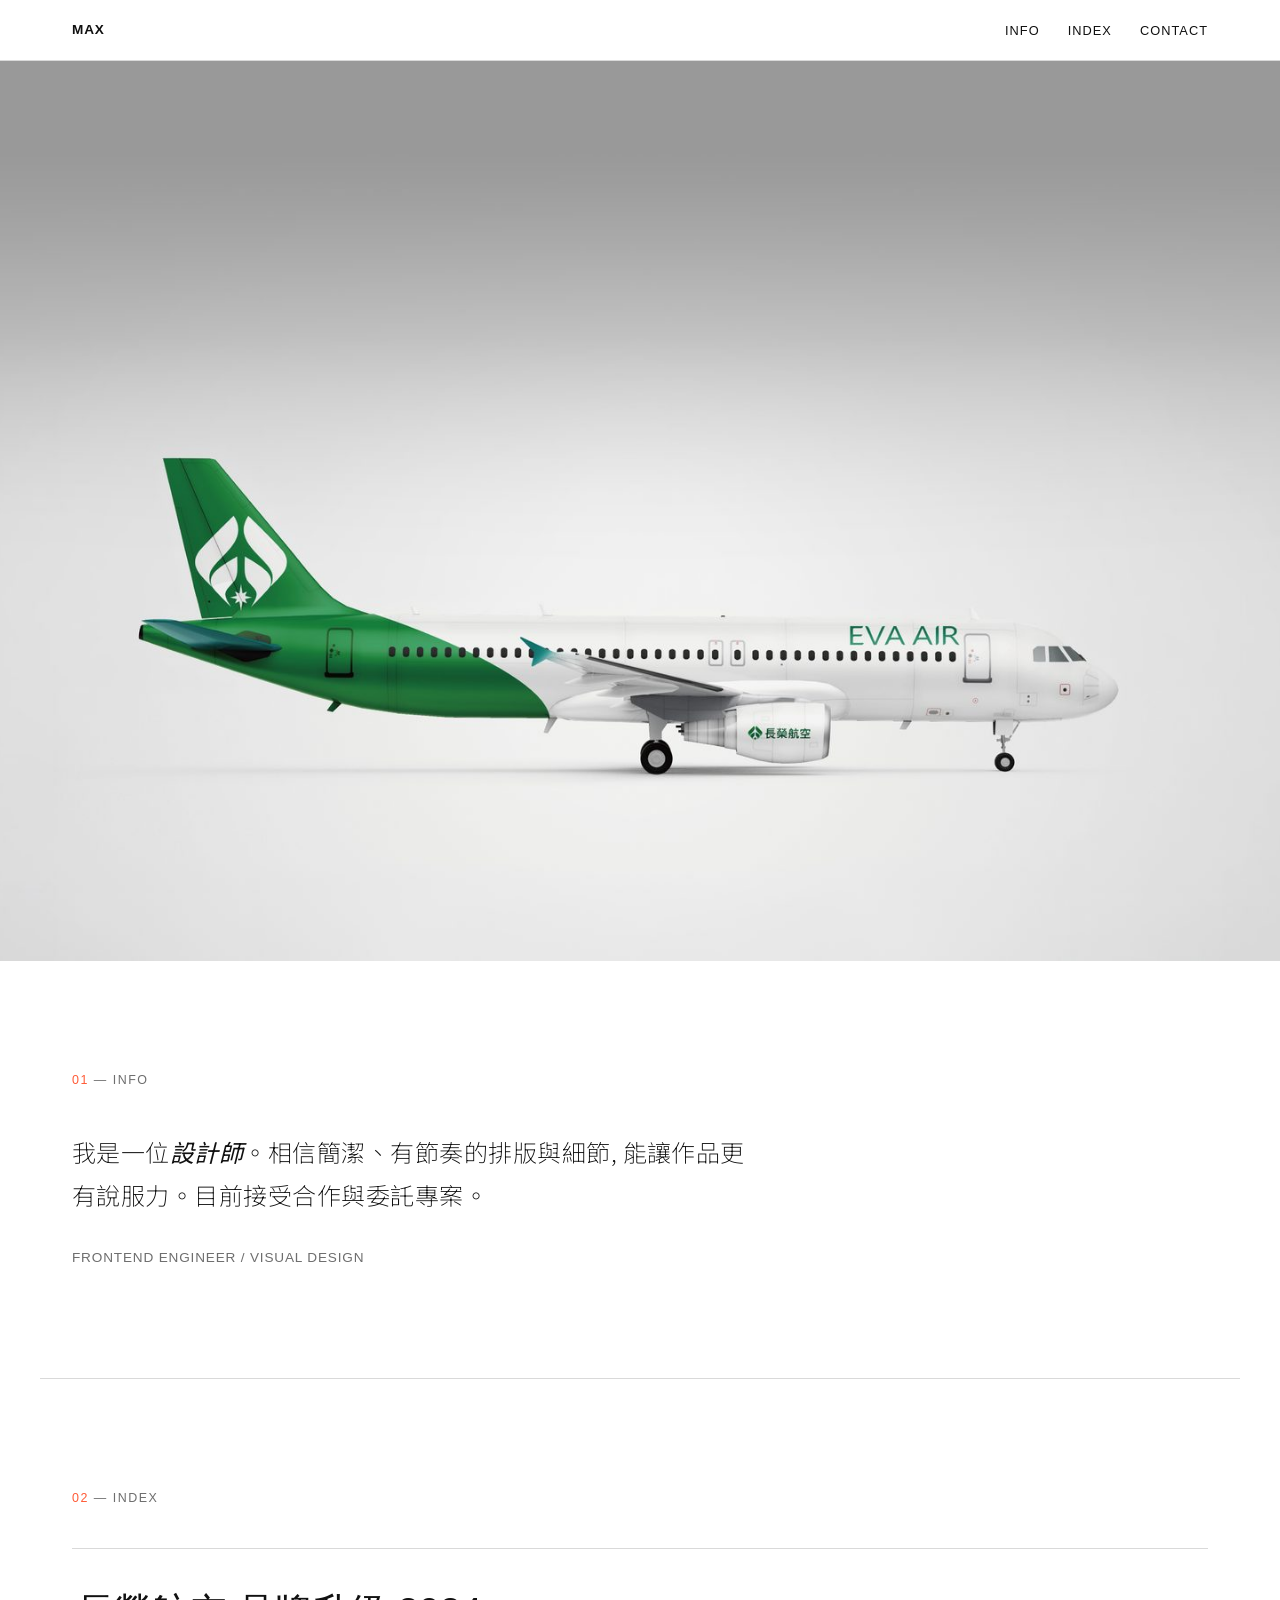
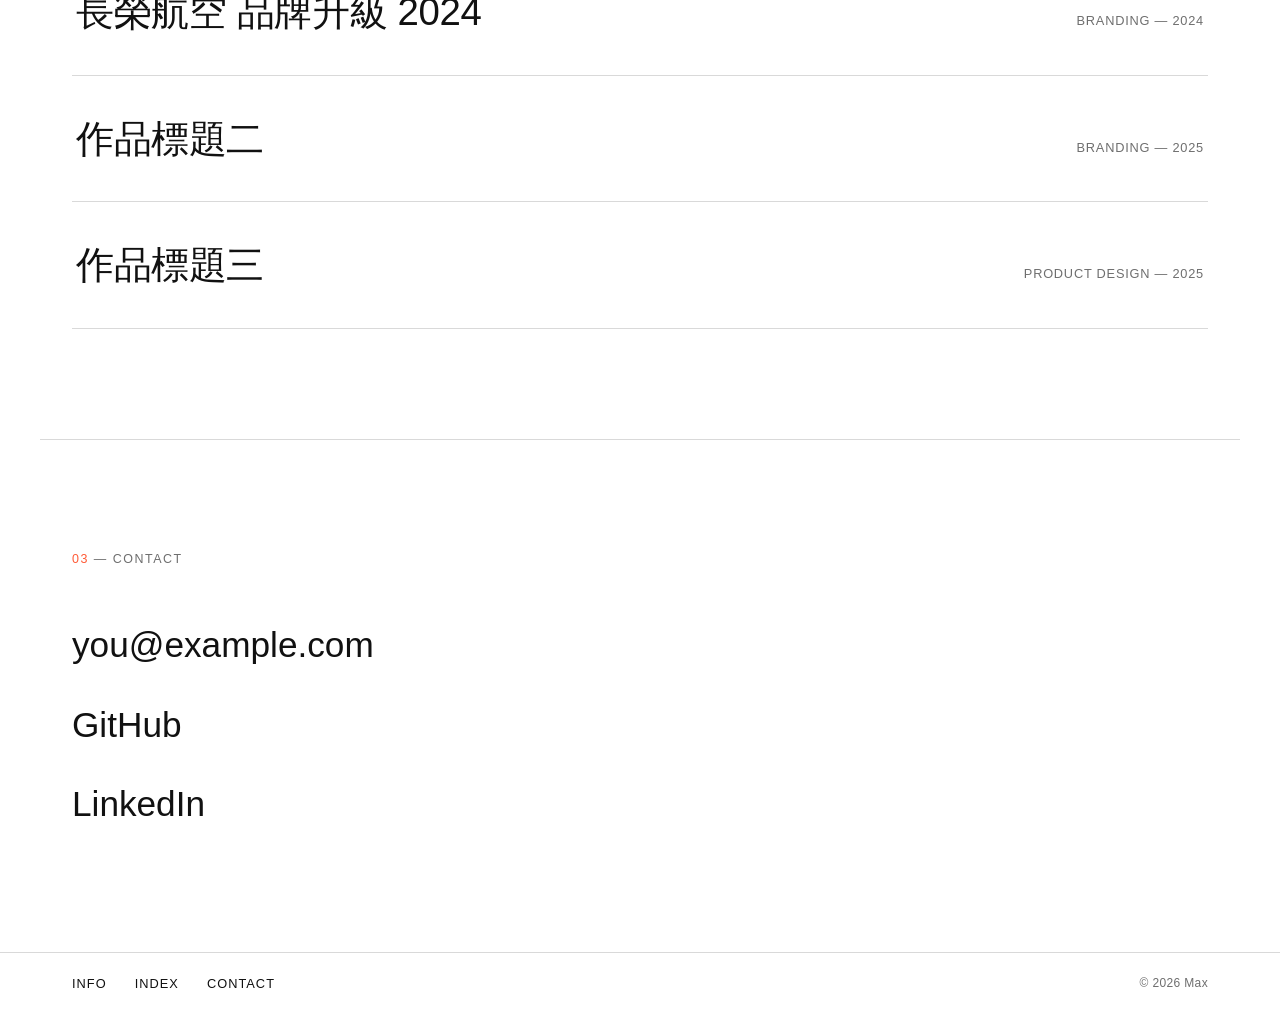
==== index.html @ 6601ca5b "first commit" ====
<!DOCTYPE html>
<html lang="zh-Hant">
<head>
<meta charset="UTF-8">
<meta name="viewport" content="width=device-width, initial-scale=1.0">
<title>Max — 作品集</title>
<link rel="preconnect" href="https://fonts.googleapis.com">
<link rel="preconnect" href="https://fonts.gstatic.com" crossorigin>
<link href="https://fonts.googleapis.com/css2?family=Noto+Sans+TC:wght@200;300;400&display=swap" rel="stylesheet">
<link rel="stylesheet" href="style.css">
</head>
<body>

  <header class="bar bar-top">
    <div class="bar-inner">
      <a class="mark" href="#top">Max</a>
      <nav>
        <ul class="bar-links">
          <li><a href="#about">Info</a></li>
          <li><a href="#work">Index</a></li>
          <li><a href="#contact">Contact</a></li>
        </ul>
      </nav>
      <button class="nav-toggle" id="navToggle" aria-label="開啟選單">
        <span></span><span></span>
      </button>
    </div>
  </header>

  <main id="top">

    <!-- 全螢幕輪播 -->
    <section class="hero" id="hero">
      <div class="hero-slides" id="heroSlides">
        <div class="hero-slide is-active" style="background-image:url('images/EVA/eva-hero.jpg')"></div>
        <div class="hero-slide" style="background-image:url('images/EVA/eva-plane.jpg')"></div>
        <div class="hero-slide" style="background-image:url('images/EVA/eva-van.jpg')"></div>
        <div class="hero-slide" style="background-image:url('images/EVA/eva-signage.jpg')"></div>
      </div>
    </section>

    <!-- 自我介紹 -->
    <section id="about" class="section about">
      <p class="eyebrow"><span class="accent-text">01</span> — Info</p>
      <h1 class="intro">
        我是一位<span class="em">設計師</span>。相信簡潔、有節奏的排版與細節,
        能讓作品更有說服力。目前接受合作與委託專案。
      </h1>
      <p class="role">Frontend Engineer / Visual Design</p>
    </section>

    <!-- 作品 -->
    <section id="work" class="section work">
      <p class="eyebrow"><span class="accent-text">02</span> — Index</p>

      <ul class="work-list" id="workList"></ul>
    </section>

    <!-- 聯絡方式  -->
    <section id="contact" class="section contact">
      <p class="eyebrow"><span class="accent-text">03</span> — Contact</p>
      <ul class="contact-list">
        <li><a href="mailto:you@example.com">you@example.com</a></li>
        <li><a href="https://github.com/yourname" target="_blank" rel="noopener noreferrer">GitHub</a></li>
        <li><a href="https://www.linkedin.com/in/yourname" target="_blank" rel="noopener noreferrer">LinkedIn</a></li>
      </ul>
    </section>

  </main>

  <footer class="bar bar-bottom">
    <div class="bar-inner">
      <nav>
        <ul class="bar-links">
          <li><a href="#about">Info</a></li>
          <li><a href="#work">Index</a></li>
          <li><a href="#contact">Contact</a></li>
        </ul>
      </nav>
      <span class="copyright">&copy; <span id="year"></span> Max</span>
    </div>
  </footer>

  <div class="cursor-dot" id="cursorDot"></div>

  <script src="works.js"></script>
  <script src="script.js"></script>
</body>
</html>
---- style.css ----
:root {
  --white: #ffffff;
  --black: #111111;
  --grey: #6e6e6e;
  --line: #d9d9d9;
  --accent: #ff5a36;
  --max-width: 1200px;
  --font-base: "Helvetica Neue", "PingFang TC", "Microsoft JhengHei", -apple-system, BlinkMacSystemFont, sans-serif;
}

* {
  box-sizing: border-box;
  margin: 0;
  padding: 0;
}

html {
  scroll-behavior: smooth;
}

body {
  font-family: var(--font-base);
  background: var(--white);
  color: var(--black);
  line-height: 1.5;
}

a {
  color: inherit;
  text-decoration: none;
}

img {
  max-width: 100%;
  display: block;
}

ul {
  list-style: none;
}

/* Inverted circular cursor (desktop only) */
.has-custom-cursor {
  cursor: none;
}

.has-custom-cursor a,
.has-custom-cursor button {
  cursor: none;
}

.cursor-dot {
  position: fixed;
  top: 0;
  left: 0;
  width: 24px;
  height: 24px;
  border-radius: 50%;
  background: var(--white);
  mix-blend-mode: difference;
  pointer-events: none;
  z-index: 9999;
  opacity: 0;
  transform: translate(-50%, -50%);
  transition: opacity 0.2s ease, width 0.2s ease, height 0.2s ease;
}

.cursor-dot.visible {
  opacity: 1;
}

.cursor-dot.grow {
  width: 56px;
  height: 56px;
}

/* Top / bottom bars */
.bar {
  position: sticky;
  background: var(--white);
  z-index: 100;
}

.bar-top {
  top: 0;
  border-bottom: 1px solid var(--line);
}

.bar-bottom {
  position: static;
  border-top: 1px solid var(--line);
}

.bar-inner {
  max-width: var(--max-width);
  margin: 0 auto;
  padding: 18px 32px;
  display: flex;
  align-items: center;
  justify-content: space-between;
}

.mark {
  font-size: 0.85rem;
  font-weight: 600;
  letter-spacing: 0.06em;
  text-transform: uppercase;
}

.bar-links {
  display: flex;
  gap: 28px;
}

.bar-links a {
  font-size: 0.8rem;
  font-weight: 500;
  letter-spacing: 0.08em;
  text-transform: uppercase;
  color: var(--black);
  position: relative;
}

.bar-links a::after {
  content: "";
  position: absolute;
  left: 0;
  bottom: -4px;
  width: 0;
  height: 1px;
  background: var(--accent);
  transition: width 0.2s ease;
}

.bar-links a:hover::after {
  width: 100%;
}

.copyright {
  font-size: 0.75rem;
  color: var(--grey);
  letter-spacing: 0.03em;
}

.nav-toggle {
  display: none;
  flex-direction: column;
  gap: 6px;
  background: none;
  border: none;
  cursor: pointer;
  padding: 4px;
}

.nav-toggle span {
  width: 22px;
  height: 1px;
  background: var(--black);
}

/* Sections */
.section {
  max-width: var(--max-width);
  margin: 0 auto;
  padding: 110px 32px;
  border-bottom: 1px solid var(--line);
}

.section:last-of-type {
  border-bottom: none;
}

.eyebrow {
  font-size: 0.78rem;
  letter-spacing: 0.12em;
  text-transform: uppercase;
  color: var(--grey);
  margin-bottom: 40px;
}

.accent-text {
  color: var(--accent);
}

/* Full-screen hero carousel */
.hero {
  position: relative;
  width: 100%;
  height: 100vh;
  height: 100svh;
  overflow: hidden;
  background: var(--black);
}

.hero-slides {
  position: absolute;
  inset: 0;
}

.hero-slide {
  position: absolute;
  inset: 0;
  background-size: cover;
  background-position: center;
  opacity: 0;
  transition: opacity 1s ease;
}

.hero-slide.is-active {
  opacity: 1;
}

/* About */
.intro {
  font-family: "Noto Sans TC", "Microsoft JhengHei Light", "PingFang TC", var(--font-base);
  font-size: clamp(1.05rem, 1.9vw, 1.5rem);
  font-weight: 200;
  line-height: 1.8;
  max-width: 680px;
  letter-spacing: 0.02em;
}

.intro .em {
  font-weight: 400;
  font-style: italic;
}

.role {
  margin-top: 32px;
  font-size: 0.85rem;
  letter-spacing: 0.06em;
  text-transform: uppercase;
  color: var(--grey);
}

/* Work list */
.work-list {
  border-top: 1px solid var(--line);
}

.work-item {
  border-bottom: 1px solid var(--line);
}

.work-item a {
  position: relative;
  display: flex;
  align-items: baseline;
  justify-content: space-between;
  gap: 24px;
  padding: 34px 4px;
}

.work-title {
  position: relative;
  z-index: 1;
  display: inline-block;
  font-size: clamp(1.4rem, 3vw, 2.4rem);
  font-weight: 500;
  letter-spacing: -0.01em;
  color: #eeeeee;
  mix-blend-mode: difference;
}

/* Image reveal spans the FULL viewport width (edge to edge, no side gutters).
   The row lives inside a max-width container, so the preview breaks out of it
   with the full-bleed trick (left:50% + margin-left:-50vw + width:100vw).
   The title and meta stay in the content column and invert over the image
   via mix-blend-mode: difference.
   Adjust per work-item via inline style:
     --preview-size : image scale (default cover — fills the band)
     --preview-pos  : which part of the image shows (background-position)
   Text colors (#eeeeee / #919191) are tuned so difference-blending against
   the plain white background reproduces black / grey exactly at rest. */
.work-preview {
  position: absolute;
  top: 0;
  bottom: 0;
  left: 50%;
  width: 100vw;
  margin-left: -50vw;
  z-index: 0;
  opacity: 0;
  pointer-events: none;
  transition: opacity 0.3s ease;
  background-size: var(--preview-size, cover);
  background-position: var(--preview-pos, 50% 50%);
  background-repeat: no-repeat;
}

.work-item:hover .work-preview {
  opacity: 1;
}

.work-meta {
  position: relative;
  z-index: 1;
  font-size: 0.8rem;
  letter-spacing: 0.06em;
  text-transform: uppercase;
  color: #919191;
  mix-blend-mode: difference;
  white-space: nowrap;
}

/* Contact */
.contact-list {
  display: flex;
  flex-direction: column;
  gap: 6px;
}

.contact-list a {
  display: inline-block;
  font-size: clamp(1.4rem, 3vw, 2.2rem);
  font-weight: 500;
  padding: 10px 0;
  border-bottom: 1px solid transparent;
  transition: border-color 0.2s ease;
}

.contact-list a:hover {
  color: var(--accent);
  border-color: var(--accent);
}

/* Project detail page */
.back-link {
  display: inline-block;
  font-size: 0.8rem;
  font-weight: 500;
  letter-spacing: 0.08em;
  text-transform: uppercase;
  color: var(--grey);
  margin-bottom: 40px;
  transition: color 0.2s ease;
}

.back-link:hover {
  color: var(--accent);
}

.project-header {
  padding-bottom: 56px;
}

.project-title {
  font-size: clamp(2rem, 5vw, 4rem);
  font-weight: 500;
  letter-spacing: -0.01em;
  margin-bottom: 24px;
}

.project-meta-row {
  display: flex;
  flex-wrap: wrap;
  gap: 32px;
}

.project-meta-row div {
  display: flex;
  flex-direction: column;
  gap: 6px;
}

.project-meta-row span:first-child {
  font-size: 0.72rem;
  letter-spacing: 0.1em;
  text-transform: uppercase;
  color: var(--grey);
}

.project-meta-row span:last-child {
  font-size: 0.95rem;
  font-weight: 500;
}

.project-meta-row a:hover {
  color: var(--accent);
}

.project-hero {
  width: 100%;
  aspect-ratio: 16 / 9;
  object-fit: cover;
}

.project-body {
  max-width: 720px;
  padding-top: 56px;
  font-size: 1.05rem;
  color: var(--grey);
}

.project-body p + p {
  margin-top: 20px;
}

.project-gallery {
  display: grid;
  grid-template-columns: repeat(3, 1fr);
  gap: 20px;
  margin-top: 56px;
}

.project-gallery img {
  width: 100%;
  aspect-ratio: 4 / 3;
  object-fit: cover;
}

.project-nav {
  display: flex;
  justify-content: space-between;
  align-items: center;
}

.project-nav a {
  font-size: clamp(1.2rem, 2.6vw, 1.8rem);
  font-weight: 500;
  transition: color 0.2s ease;
}

.project-nav a:hover {
  color: var(--accent);
}

.project-nav .label {
  display: block;
  font-size: 0.72rem;
  letter-spacing: 0.1em;
  text-transform: uppercase;
  color: var(--grey);
  margin-bottom: 8px;
}

/* Responsive */
@media (max-width: 700px) {
  .work-preview {
    display: none;
  }

  .cursor-dot {
    display: none;
  }

  .has-custom-cursor {
    cursor: auto;
  }

  .bar-links {
    position: absolute;
    top: 100%;
    left: 0;
    right: 0;
    background: var(--white);
    border-bottom: 1px solid var(--line);
    flex-direction: column;
    gap: 0;
    max-height: 0;
    overflow: hidden;
    transition: max-height 0.25s ease;
  }

  .bar-links.open {
    max-height: 220px;
  }

  .bar-links li {
    padding: 16px 32px;
    border-top: 1px solid var(--line);
  }

  .bar-top .nav-toggle {
    display: flex;
  }

  .bar-bottom .bar-links {
    display: none;
  }

  .section {
    padding: 64px 20px;
  }

  .work-item a {
    flex-direction: column;
    align-items: flex-start;
    gap: 8px;
    padding: 24px 4px;
  }

  .project-gallery {
    grid-template-columns: 1fr;
  }
}
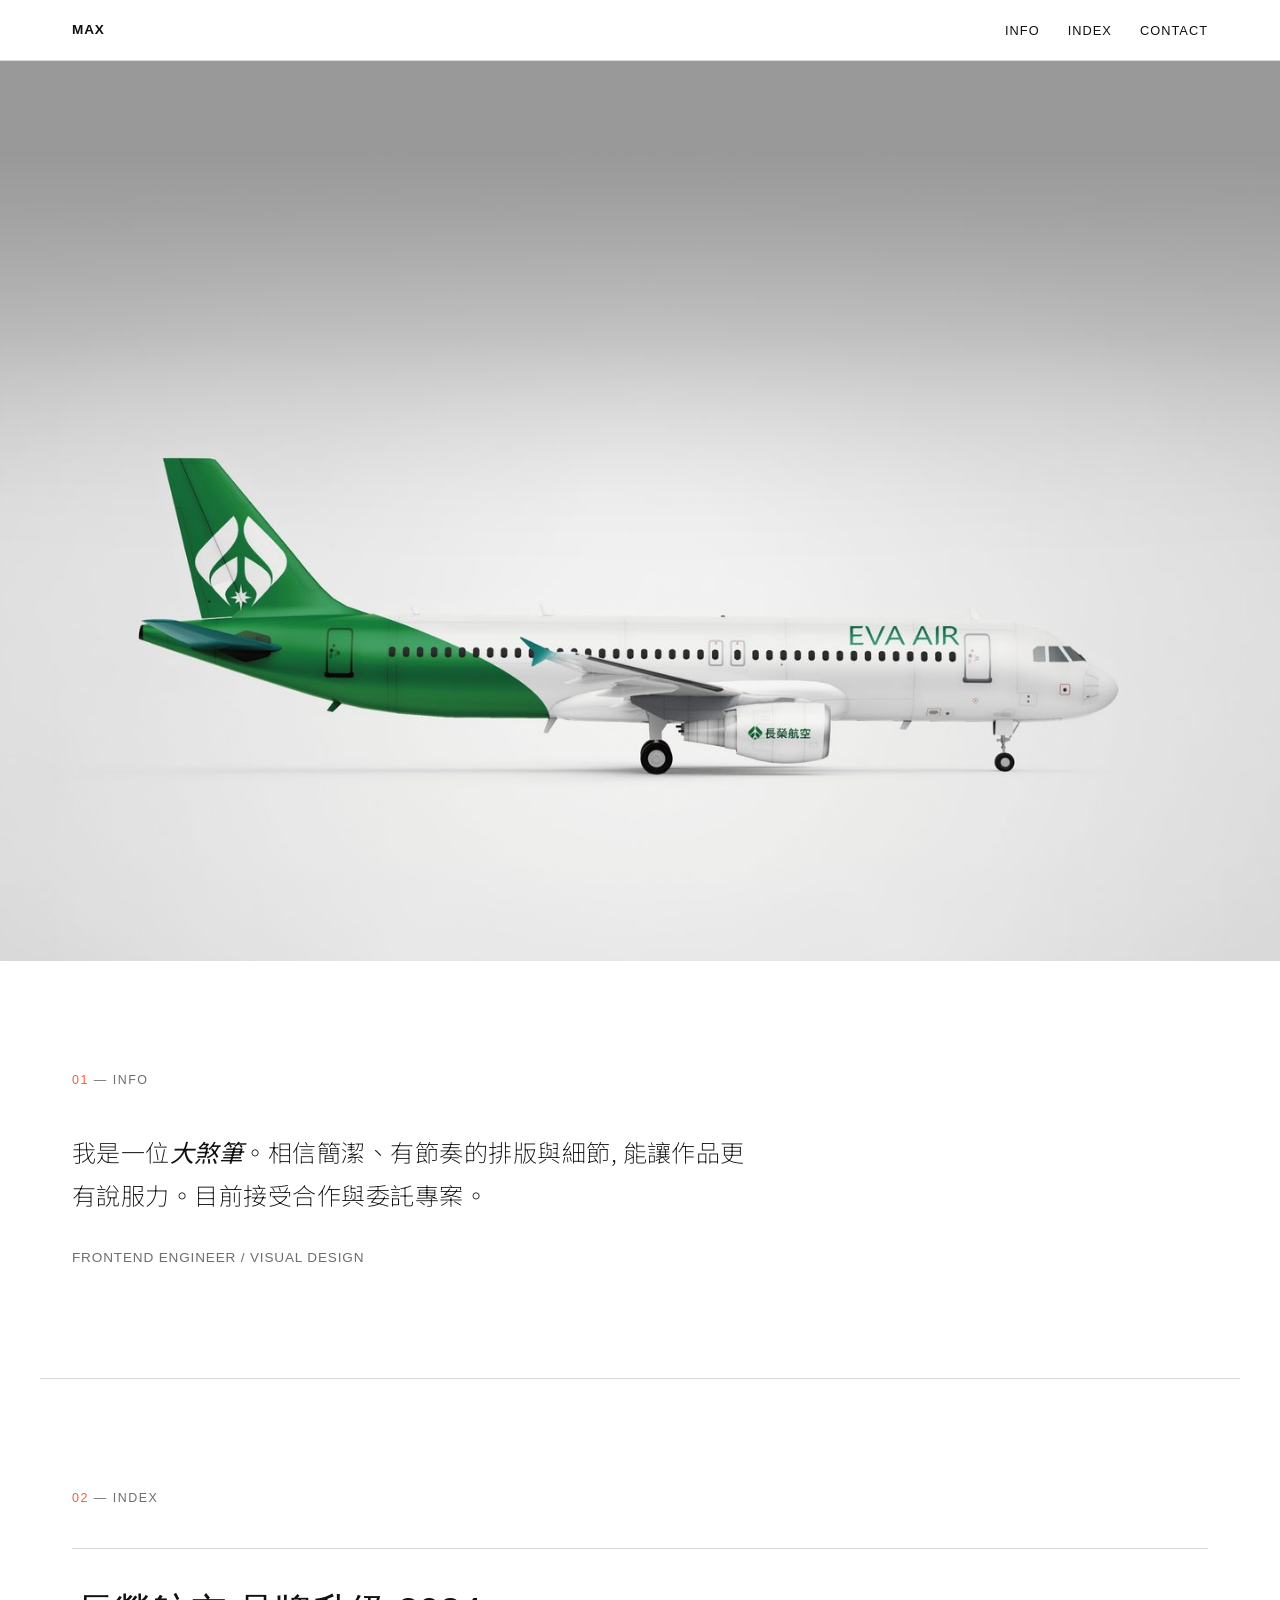
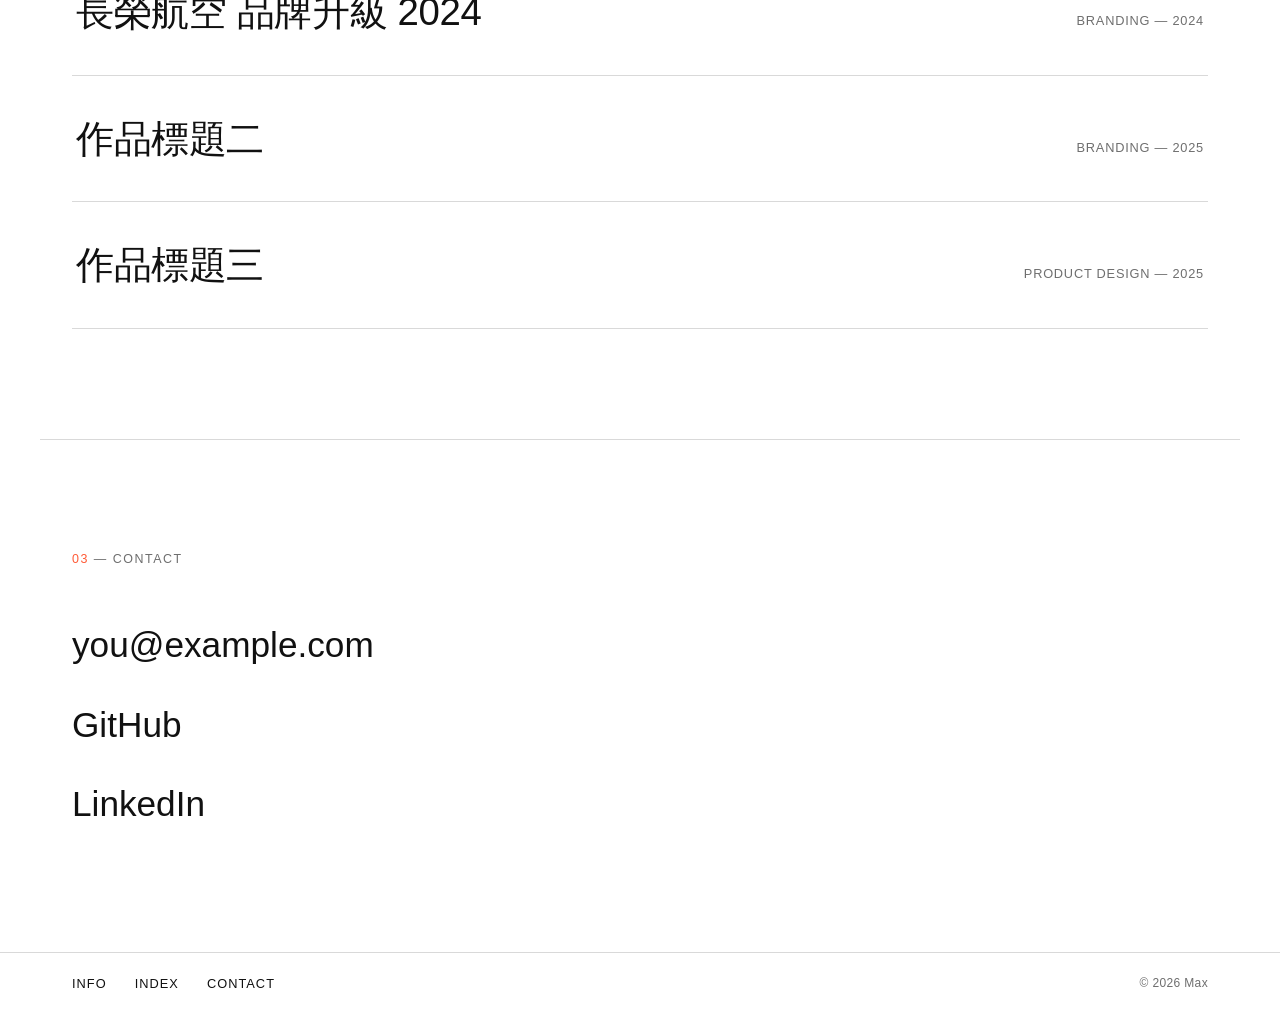
==== commit 63720fc2: "max's test" ====
--- a/index.html
+++ b/index.html
@@ -43,7 +43,7 @@
     <section id="about" class="section about">
       <p class="eyebrow"><span class="accent-text">01</span> — Info</p>
       <h1 class="intro">
-        我是一位<span class="em">設計師</span>。相信簡潔、有節奏的排版與細節,
+        我是一位<span class="em">大煞筆</span>。相信簡潔、有節奏的排版與細節,
         能讓作品更有說服力。目前接受合作與委託專案。
       </h1>
       <p class="role">Frontend Engineer / Visual Design</p>
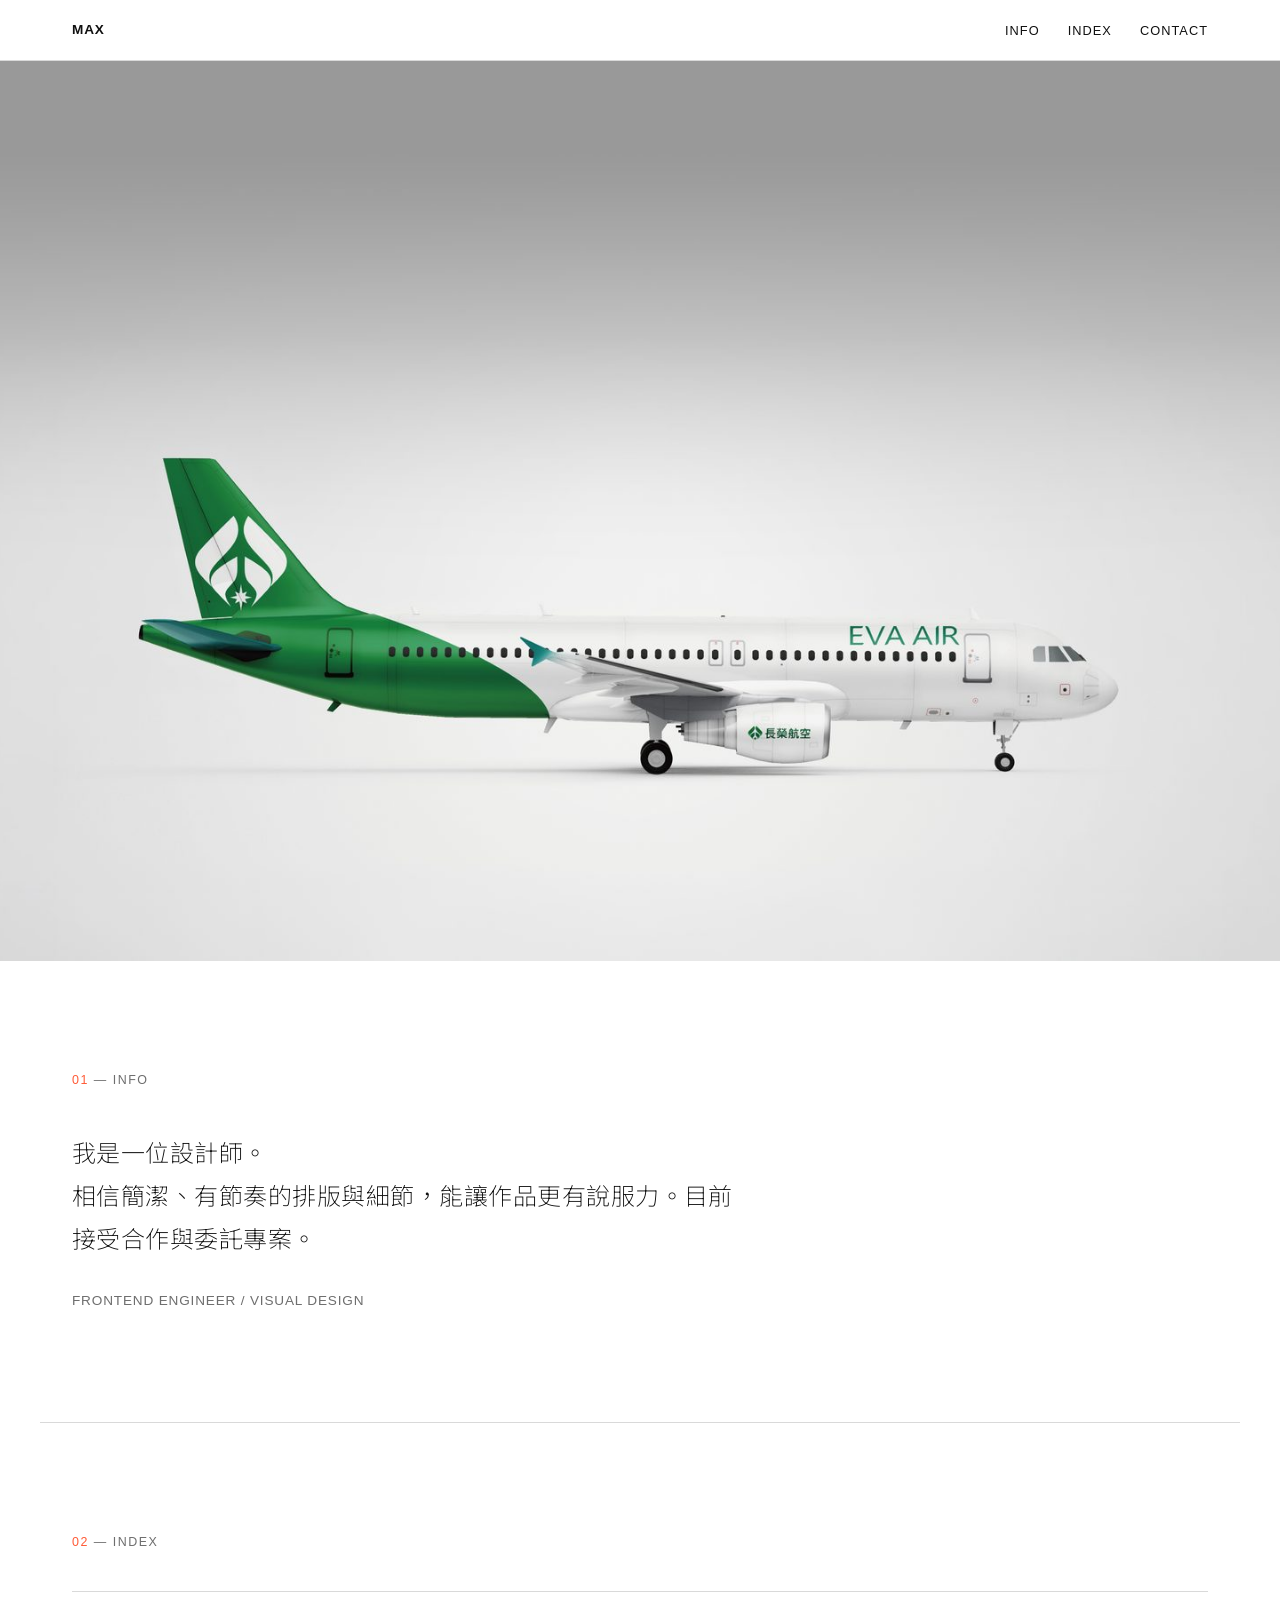
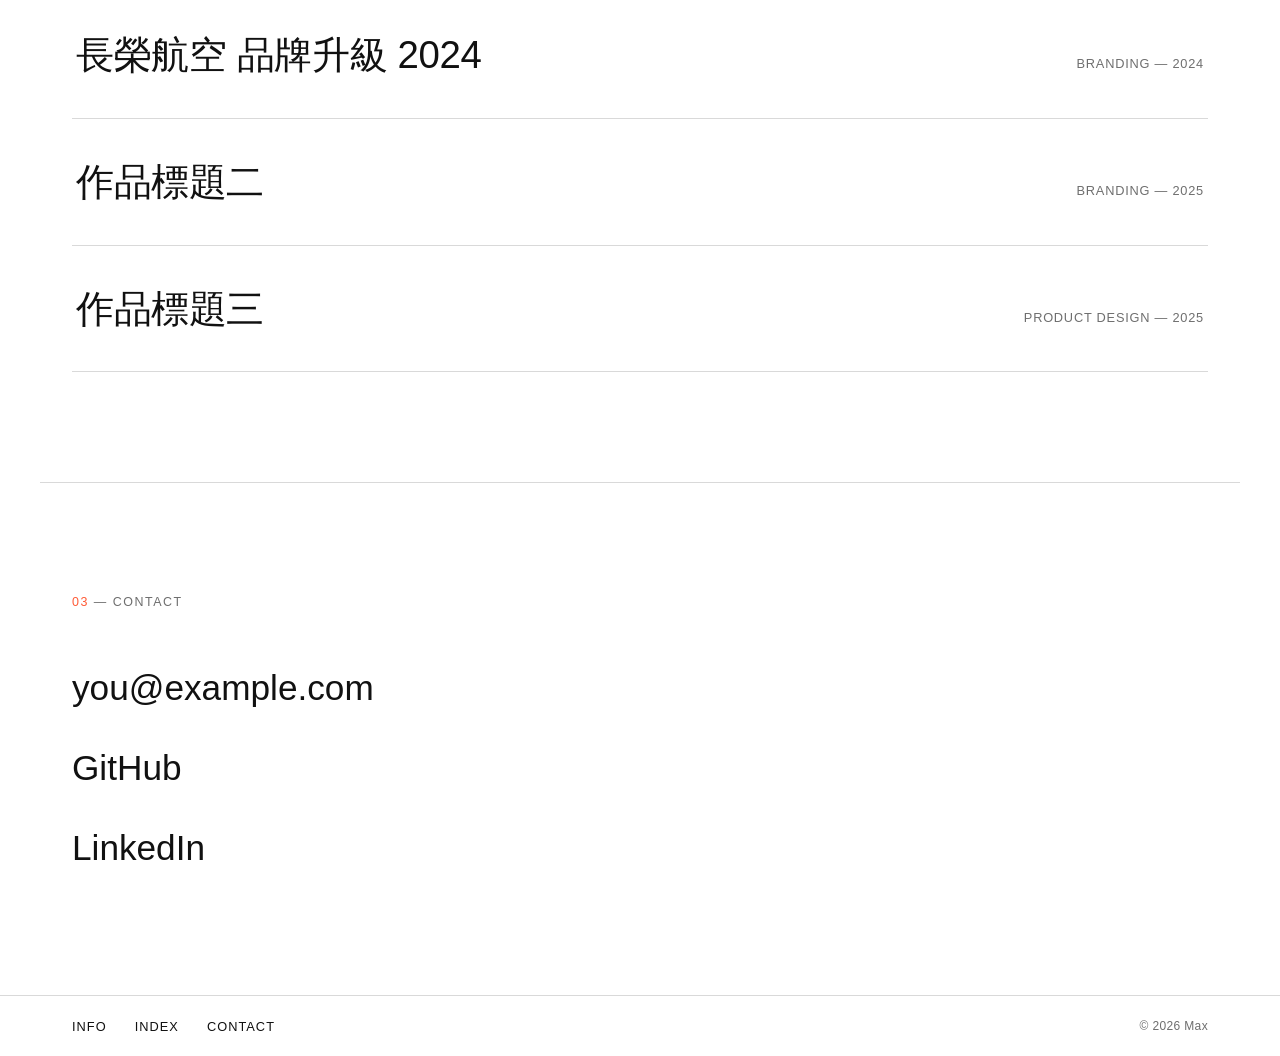
==== commit b2528a51: "max's test" ====
--- a/index.html
+++ b/index.html
@@ -43,8 +43,8 @@
     <section id="about" class="section about">
       <p class="eyebrow"><span class="accent-text">01</span> — Info</p>
       <h1 class="intro">
-        我是一位<span class="em">大煞筆</span>。相信簡潔、有節奏的排版與細節,
-        能讓作品更有說服力。目前接受合作與委託專案。
+        <p>我是一位設計師。</p>
+        相信簡潔、有節奏的排版與細節，能讓作品更有說服力。目前接受合作與委託專案。
       </h1>
       <p class="role">Frontend Engineer / Visual Design</p>
     </section>
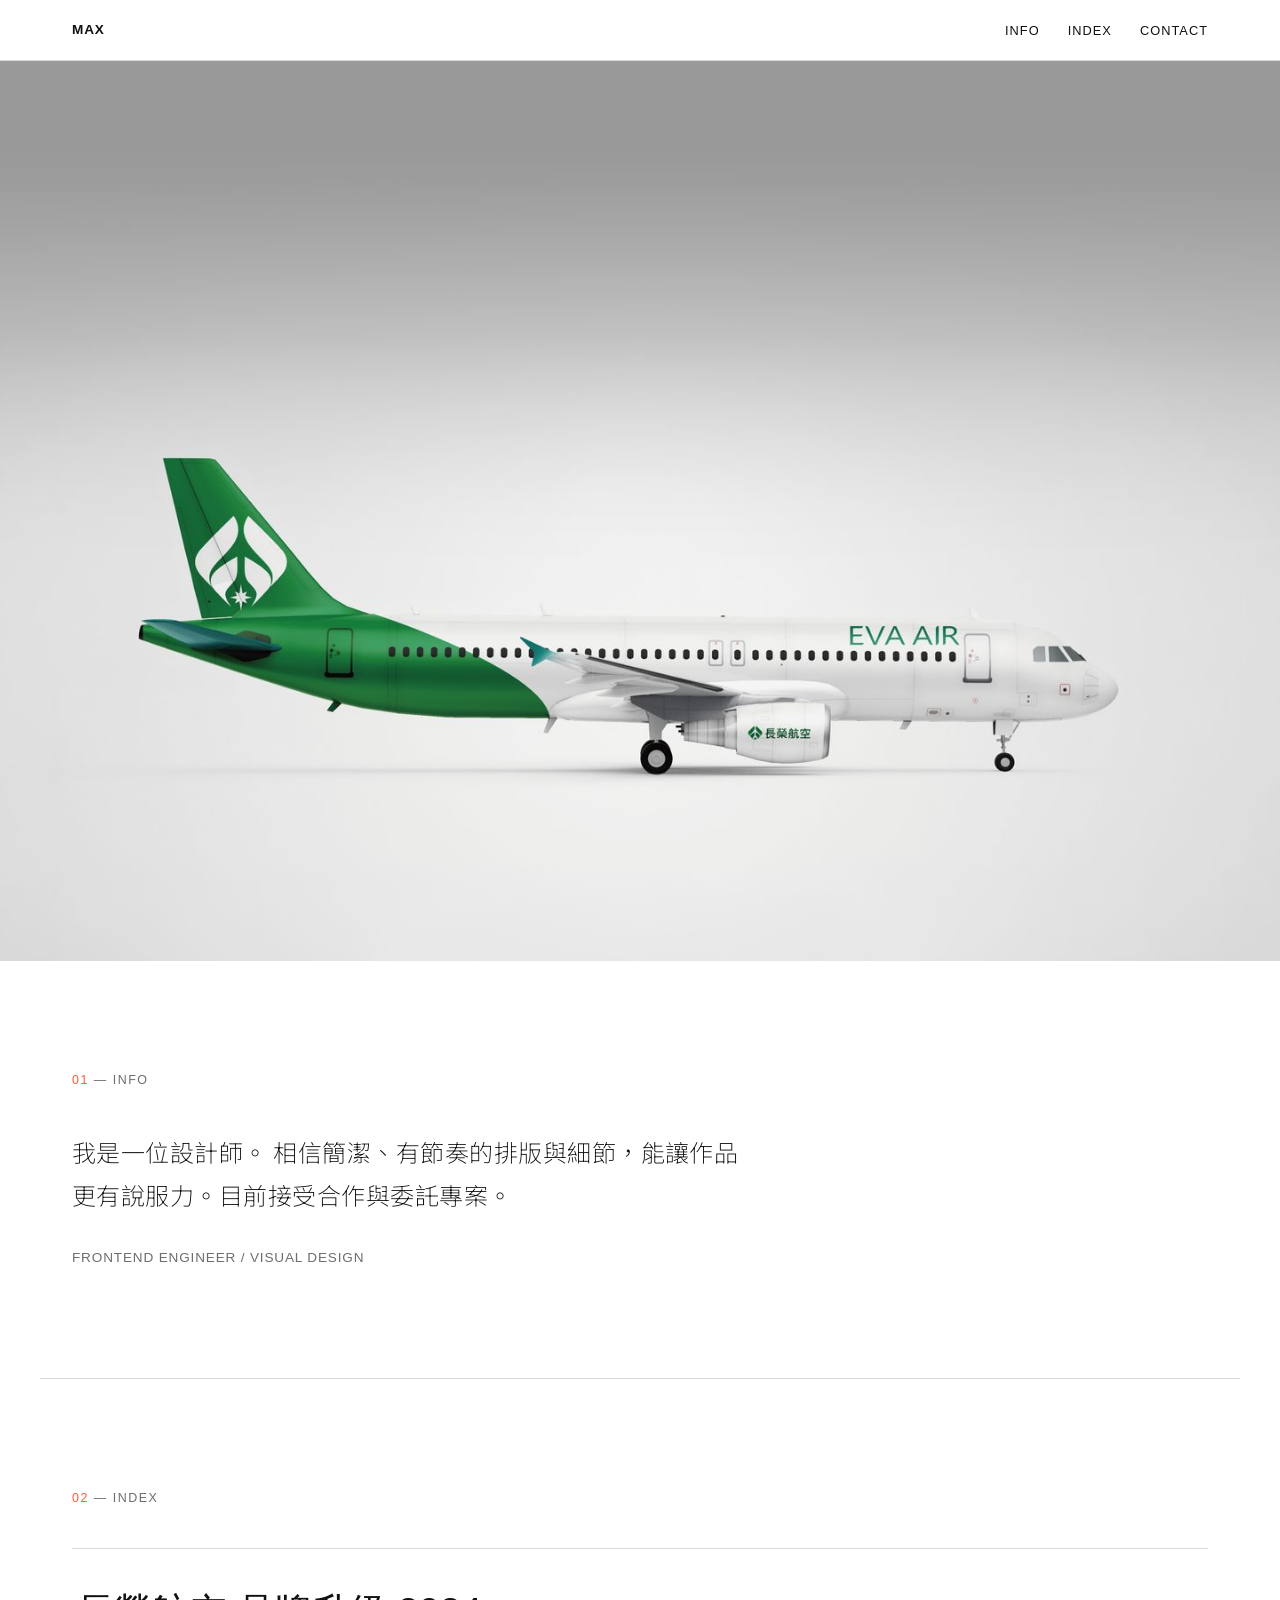
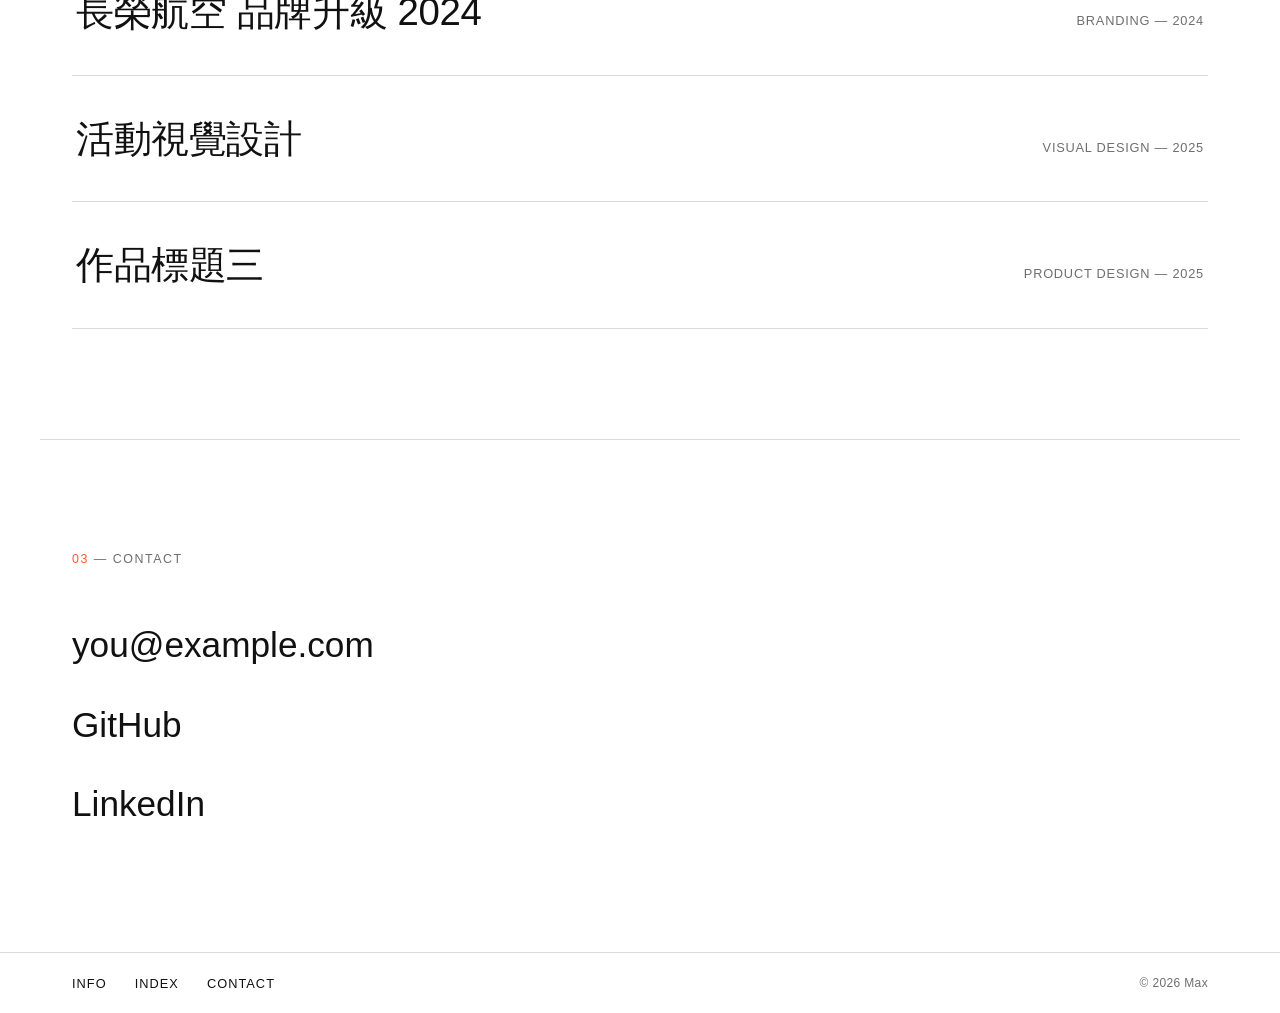
==== commit c9718de7: "fix: 壓縮活動視覺設計圖片 (PNG→JPEG)，修正 HTML 結構與導航文字" ====
--- a/index.html
+++ b/index.html
@@ -43,7 +43,7 @@
     <section id="about" class="section about">
       <p class="eyebrow"><span class="accent-text">01</span> — Info</p>
       <h1 class="intro">
-        <p>我是一位設計師。</p>
+        <span>我是一位設計師。</span>
         相信簡潔、有節奏的排版與細節，能讓作品更有說服力。目前接受合作與委託專案。
       </h1>
       <p class="role">Frontend Engineer / Visual Design</p>
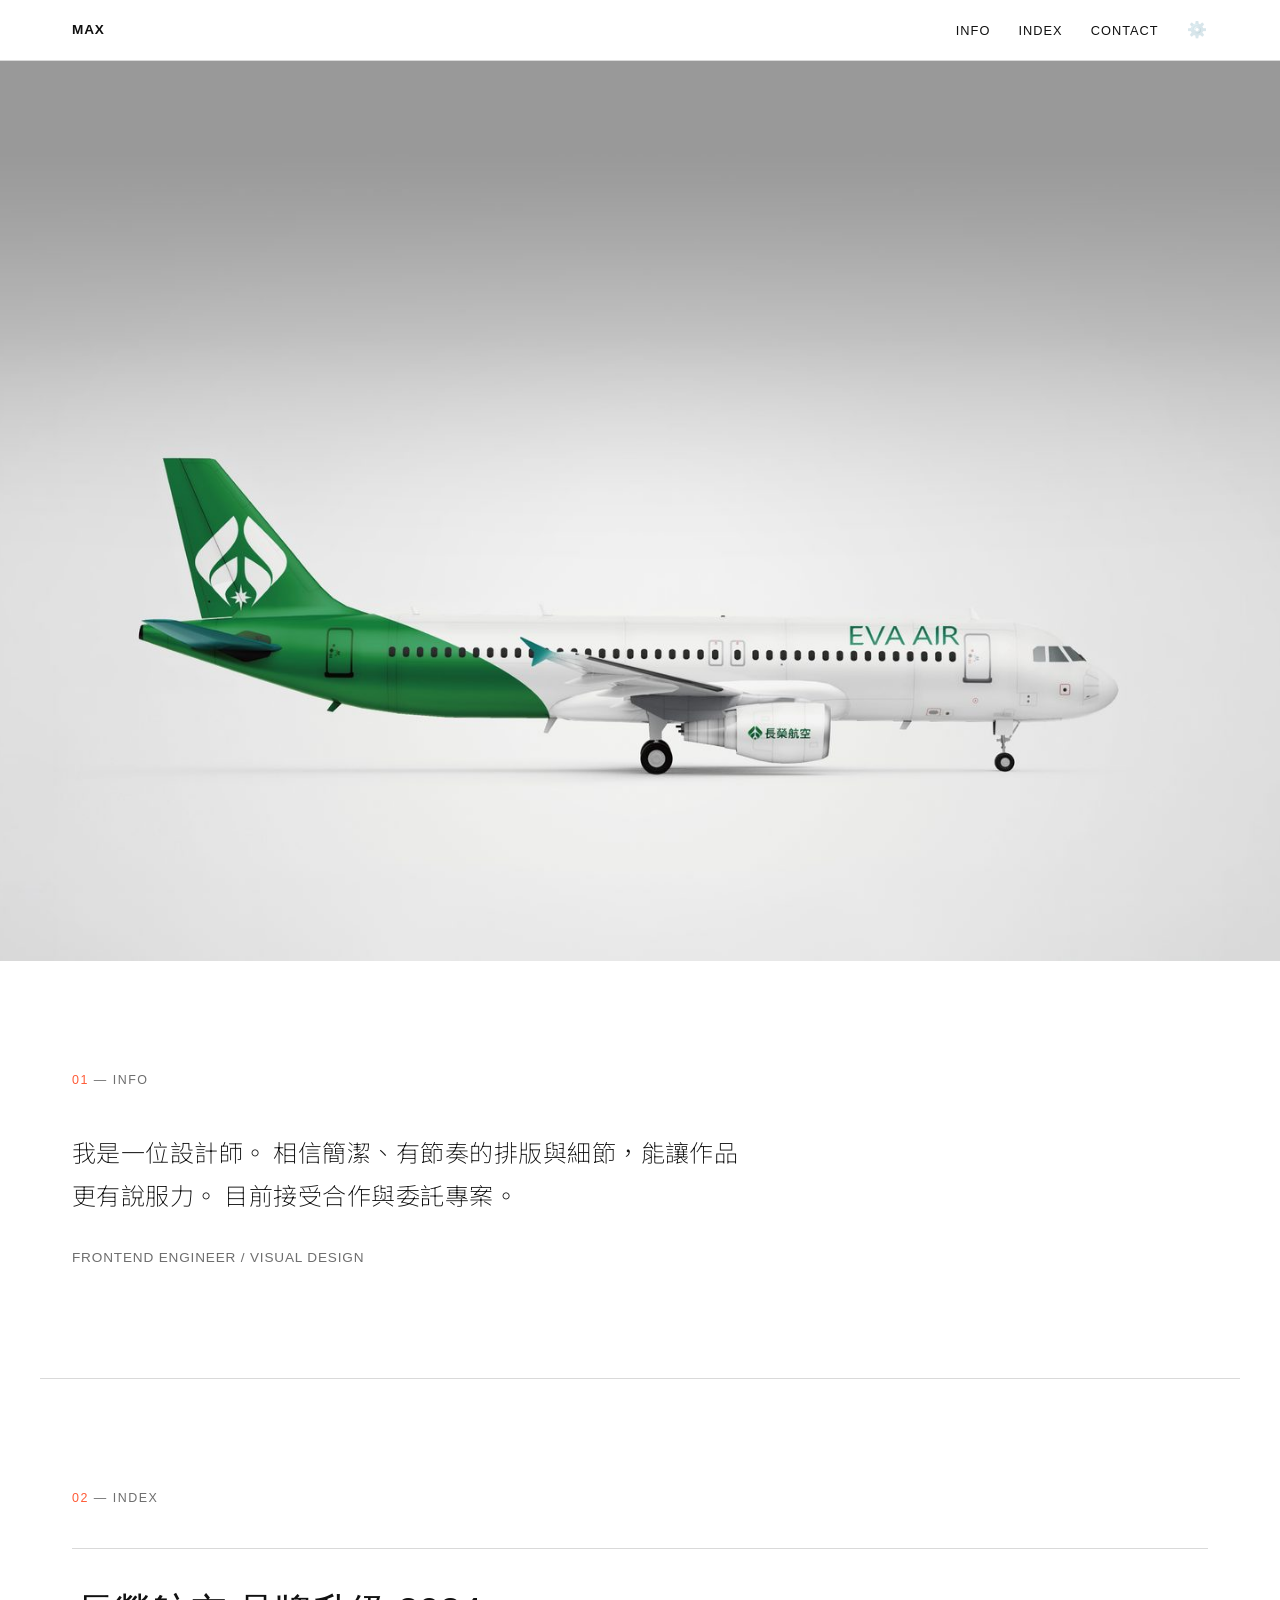
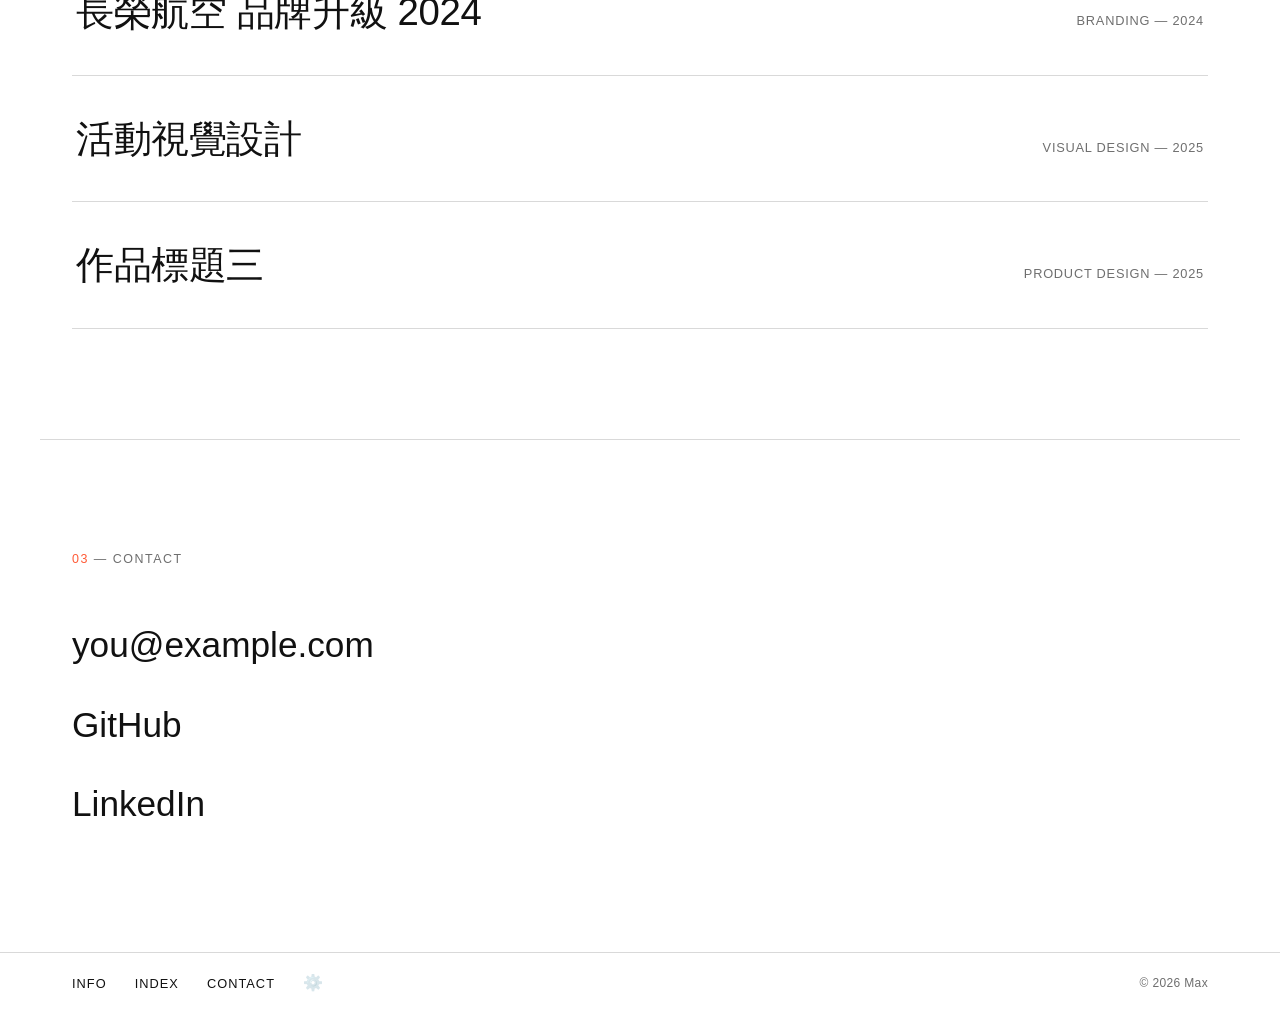
==== commit 65927c85: "feat: 新增管理後台系統 (admin.html + config.js)，動態渲染主頁內容" ====
--- a/index.html
+++ b/index.html
@@ -19,6 +19,7 @@
           <li><a href="#about">Info</a></li>
           <li><a href="#work">Index</a></li>
           <li><a href="#contact">Contact</a></li>
+          <li><a href="admin.html" target="_blank" title="管理後台">⚙️</a></li>
         </ul>
       </nav>
       <button class="nav-toggle" id="navToggle" aria-label="開啟選單">
@@ -29,24 +30,16 @@
 
   <main id="top">
 
-    <!-- 全螢幕輪播 -->
+    <!-- 全螢幕輪播 (由 script.js 動態渲染) -->
     <section class="hero" id="hero">
-      <div class="hero-slides" id="heroSlides">
-        <div class="hero-slide is-active" style="background-image:url('images/EVA/eva-hero.jpg')"></div>
-        <div class="hero-slide" style="background-image:url('images/EVA/eva-plane.jpg')"></div>
-        <div class="hero-slide" style="background-image:url('images/EVA/eva-van.jpg')"></div>
-        <div class="hero-slide" style="background-image:url('images/EVA/eva-signage.jpg')"></div>
-      </div>
+      <div class="hero-slides" id="heroSlides"></div>
     </section>
 
-    <!-- 自我介紹 -->
+    <!-- 自我介紹 (由 script.js 動態渲染) -->
     <section id="about" class="section about">
       <p class="eyebrow"><span class="accent-text">01</span> — Info</p>
-      <h1 class="intro">
-        <span>我是一位設計師。</span>
-        相信簡潔、有節奏的排版與細節，能讓作品更有說服力。目前接受合作與委託專案。
-      </h1>
-      <p class="role">Frontend Engineer / Visual Design</p>
+      <h1 class="intro" id="introText"></h1>
+      <p class="role" id="roleText"></p>
     </section>
 
     <!-- 作品 -->
@@ -56,14 +49,10 @@
       <ul class="work-list" id="workList"></ul>
     </section>
 
-    <!-- 聯絡方式  -->
+    <!-- 聯絡方式 (由 script.js 動態渲染) -->
     <section id="contact" class="section contact">
       <p class="eyebrow"><span class="accent-text">03</span> — Contact</p>
-      <ul class="contact-list">
-        <li><a href="mailto:you@example.com">you@example.com</a></li>
-        <li><a href="https://github.com/yourname" target="_blank" rel="noopener noreferrer">GitHub</a></li>
-        <li><a href="https://www.linkedin.com/in/yourname" target="_blank" rel="noopener noreferrer">LinkedIn</a></li>
-      </ul>
+      <ul class="contact-list" id="contactList"></ul>
     </section>
 
   </main>
@@ -75,6 +64,7 @@
           <li><a href="#about">Info</a></li>
           <li><a href="#work">Index</a></li>
           <li><a href="#contact">Contact</a></li>
+          <li><a href="admin.html" target="_blank" title="管理後台">⚙️</a></li>
         </ul>
       </nav>
       <span class="copyright">&copy; <span id="year"></span> Max</span>
@@ -84,6 +74,7 @@
   <div class="cursor-dot" id="cursorDot"></div>
 
   <script src="works.js"></script>
+  <script src="config.js"></script>
   <script src="script.js"></script>
 </body>
 </html>
--- a/style.css
+++ b/style.css
@@ -134,6 +134,20 @@
 
 .bar-links a:hover::after {
   width: 100%;
+}
+
+.bar-links a[title="管理後台"] {
+  font-size: 1rem;
+  opacity: 0.3;
+  transition: opacity 0.2s ease;
+}
+
+.bar-links a[title="管理後台"]:hover {
+  opacity: 0.8;
+}
+
+.bar-links a[title="管理後台"]::after {
+  display: none;
 }
 
 .copyright {
